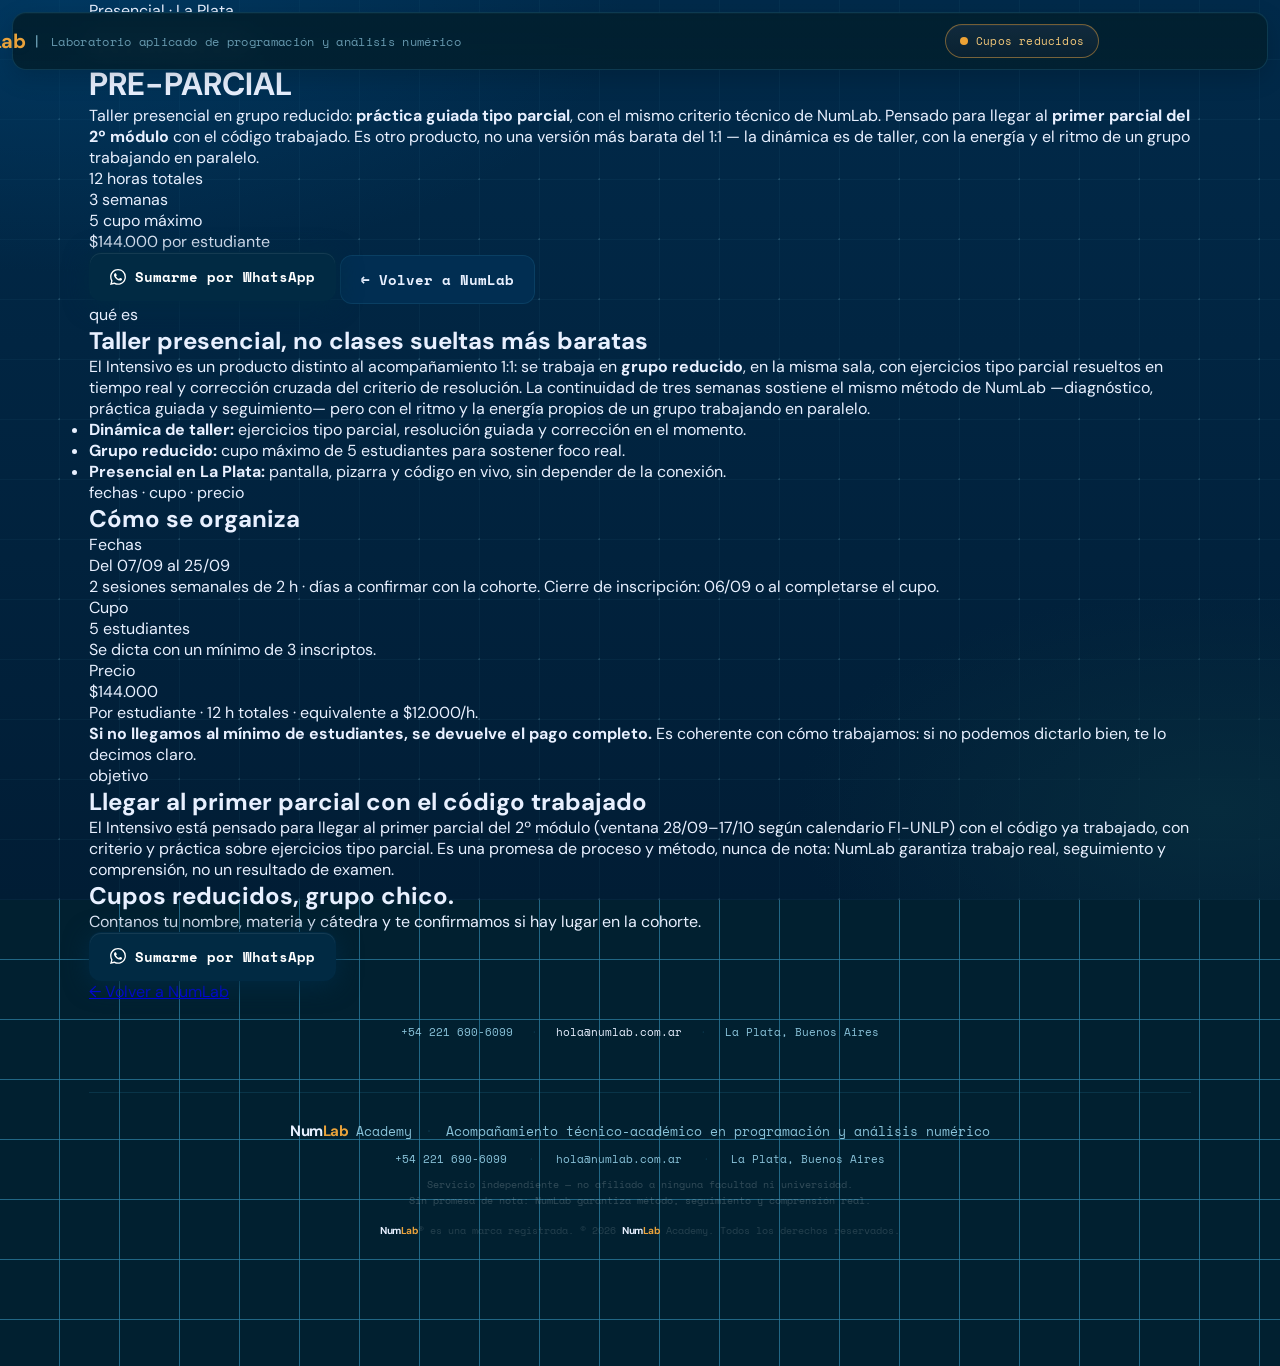
==== intensivo.html @ f1d5eb21 "Add files via upload" ====
<!doctype html>
<html lang="es">
<head>
  <meta charset="utf-8" />
  <link rel="icon" type="image/svg+xml" href="data:image/svg+xml,%3Csvg%20xmlns%3D%27http%3A//www.w3.org/2000/svg%27%20viewBox%3D%270%200%2064%2064%27%3E%0A%20%20%3Crect%20x%3D%272%27%20y%3D%272%27%20width%3D%2760%27%20height%3D%2760%27%20rx%3D%2714%27%20fill%3D%27%23012030%27%20stroke%3D%27%232C7DA0%27%20stroke-width%3D%272%27/%3E%0A%20%20%3Ctext%20x%3D%2750%25%27%20y%3D%2754%25%27%20text-anchor%3D%27middle%27%0A%20%20%20%20%20%20%20%20font-family%3D%27Arial%2C%20Helvetica%2C%20sans-serif%27%0A%20%20%20%20%20%20%20%20font-size%3D%2736%27%20font-weight%3D%27800%27%20letter-spacing%3D%27-3%27%3E%0A%20%20%20%20%3Ctspan%20fill%3D%27%23FFFFFF%27%3EN%3C/tspan%3E%3Ctspan%20fill%3D%27%23E9A23B%27%3EL%3C/tspan%3E%0A%20%20%3C/text%3E%0A%3C/svg%3E">
  <link rel="shortcut icon" href="data:image/svg+xml,%3Csvg%20xmlns%3D%27http%3A//www.w3.org/2000/svg%27%20viewBox%3D%270%200%2064%2064%27%3E%0A%20%20%3Crect%20x%3D%272%27%20y%3D%272%27%20width%3D%2760%27%20height%3D%2760%27%20rx%3D%2714%27%20fill%3D%27%23012030%27%20stroke%3D%27%232C7DA0%27%20stroke-width%3D%272%27/%3E%0A%20%20%3Ctext%20x%3D%2750%25%27%20y%3D%2754%25%27%20text-anchor%3D%27middle%27%0A%20%20%20%20%20%20%20%20font-family%3D%27Arial%2C%20Helvetica%2C%20sans-serif%27%0A%20%20%20%20%20%20%20%20font-size%3D%2736%27%20font-weight%3D%27800%27%20letter-spacing%3D%27-3%27%3E%0A%20%20%20%20%3Ctspan%20fill%3D%27%23FFFFFF%27%3EN%3C/tspan%3E%3Ctspan%20fill%3D%27%23E9A23B%27%3EL%3C/tspan%3E%0A%20%20%3C/text%3E%0A%3C/svg%3E">
  <meta name="viewport" content="width=device-width, initial-scale=1" />
  <title>Intensivo pre-parcial · NumLab Academy</title>
  <!-- Open Graph / WhatsApp / iMessage -->
  <meta property="og:site_name" content="NumLab Academy" />
  <meta property="og:title" content="Intensivo pre-parcial · NumLab Academy" />
  <meta property="og:description" content="Taller presencial en La Plata, grupo reducido, 12 h en 3 semanas para llegar al primer parcial del 2º módulo con el código trabajado." />
  <meta property="og:type" content="website" />
  <meta property="og:url" content="https://numlab.com.ar/intensivo.html" />
  <meta property="og:image" content="https://numlab.com.ar/og.png" />
  <meta property="og:image:secure_url" content="https://numlab.com.ar/og.png" />
  <meta property="og:image:type" content="image/png" />
  <meta property="og:image:width" content="1200" />
  <meta property="og:image:height" content="630" />
  <meta property="og:image:alt" content="NumLab Academy — Intensivo pre-parcial presencial en La Plata" />
  <!-- Twitter / X -->
  <meta name="twitter:card" content="summary_large_image" />
  <meta name="twitter:title" content="Intensivo pre-parcial · NumLab Academy" />
  <meta name="twitter:description" content="Taller presencial en La Plata, grupo reducido, 12 h en 3 semanas para llegar al primer parcial del 2º módulo con el código trabajado." />
  <meta name="twitter:image" content="https://numlab.com.ar/og.png" />
  <meta name="twitter:image:alt" content="NumLab Academy — Intensivo pre-parcial presencial en La Plata" />
  <meta name="description" content="Intensivo pre-parcial presencial en La Plata. Grupo reducido, práctica guiada tipo parcial, 12 h en 3 semanas." />
  <meta name="theme-color" content="#012030" />
  <meta name="robots" content="index,follow,max-image-preview:large" />

  <script src="assets/js/site-config.js"></script>

  <link rel="preconnect" href="https://fonts.googleapis.com" />
  <link rel="preconnect" href="https://fonts.gstatic.com" crossorigin />
  <link href="https://fonts.googleapis.com/css2?family=Space+Mono:wght@400;700&family=DM+Sans:wght@300;400;500;600;700&display=swap" rel="stylesheet" />

  <link rel="stylesheet" href="assets/css/app.css" />
  <!-- Google tag (gtag.js) -->
  <script async src="https://www.googletagmanager.com/gtag/js?id=G-1HHDRRKFZD"></script>
  <script>
    window.dataLayer = window.dataLayer || [];
    function gtag(){dataLayer.push(arguments);}
    gtag('js', new Date());
    gtag('config', 'G-1HHDRRKFZD');
  </script>
  <link rel="canonical" href="https://numlab.com.ar/intensivo.html" />
</head>
<body class="u-overflow-x-hidden">

<div class="wrap u-overflow-x-hidden nl-int-page">

  <!-- Topbar -->
  <nav class="topbar">
    <a class="brand" href="index.html" aria-label="NumLab Academy inicio">
      <div class="brand-tagline">
        <span class="brand-name"><span class="logo-num">Num</span><span class="logo-lab">Lab</span></span>
        <span class="tagline-sep">|</span>
        <span class="brand-sub">Laboratorio aplicado de programación y análisis numérico</span>
      </div>
    </a>
    <div class="status-pill">
      <span class="pulse" aria-hidden="true"></span>
      Cupos reducidos
    </div>
  </nav>

  <!-- Hero -->
  <header class="nl-int-hero">
    <p class="nl-int-hero__eyebrow">Presencial · La Plata</p>
    <h1 class="nl-int-hero__title">INTENSIVO<br><span>PRE-PARCIAL</span></h1>
    <p class="nl-int-hero__lead">
      Taller presencial en grupo reducido: <strong>práctica guiada tipo parcial</strong>, con el mismo criterio técnico de NumLab.
      Pensado para llegar al <strong>primer parcial del 2º módulo</strong> con el código trabajado. Es otro producto, no una versión más barata del 1:1 —
      la dinámica es de taller, con la energía y el ritmo de un grupo trabajando en paralelo.
    </p>

    <div class="nl-int-facts">
      <div class="nl-int-fact">
        <span class="nl-int-fact__num" data-int-field="horasTotales">12</span>
        <span class="nl-int-fact__label">horas totales</span>
      </div>
      <div class="nl-int-fact">
        <span class="nl-int-fact__num" data-int-field="semanas">3</span>
        <span class="nl-int-fact__label">semanas</span>
      </div>
      <div class="nl-int-fact">
        <span class="nl-int-fact__num" data-int-field="cupoMax">5</span>
        <span class="nl-int-fact__label">cupo máximo</span>
      </div>
      <div class="nl-int-fact">
        <span class="nl-int-fact__num" data-int-field="precio">$144.000</span>
        <span class="nl-int-fact__label">por estudiante</span>
      </div>
    </div>

    <div class="nl-int-hero__cta">
      <a class="btn btn-wa" data-int-wa href="https://wa.me/5492216906099" aria-label="Sumarme al Intensivo por WhatsApp"><svg class="icon-svg-shrink" xmlns="http://www.w3.org/2000/svg" width="16" height="16" viewBox="0 0 24 24" fill="currentColor"><path d="M17.472 14.382c-.297-.149-1.758-.867-2.03-.967-.273-.099-.471-.148-.67.15-.197.297-.767.966-.94 1.164-.173.199-.347.223-.644.075-.297-.15-1.255-.463-2.39-1.475-.883-.788-1.48-1.761-1.653-2.059-.173-.297-.018-.458.13-.606.134-.133.298-.347.446-.52.149-.174.198-.298.298-.497.099-.198.05-.371-.025-.52-.075-.149-.669-1.612-.916-2.207-.242-.579-.487-.5-.669-.51-.173-.008-.371-.01-.57-.01-.198 0-.52.074-.792.372-.272.297-1.04 1.016-1.04 2.479 0 1.462 1.065 2.875 1.213 3.074.149.198 2.096 3.2 5.077 4.487.709.306 1.262.489 1.694.625.712.227 1.36.195 1.871.118.571-.085 1.758-.719 2.006-1.413.248-.694.248-1.289.173-1.413-.074-.124-.272-.198-.57-.347m-5.421 7.403h-.004a9.87 9.87 0 01-5.031-1.378l-.361-.214-3.741.982.998-3.648-.235-.374a9.86 9.86 0 01-1.51-5.26c.001-5.45 4.436-9.884 9.888-9.884 2.64 0 5.122 1.03 6.988 2.898a9.825 9.825 0 012.893 6.994c-.003 5.45-4.437 9.884-9.885 9.884m8.413-18.297A11.815 11.815 0 0012.05 0C5.495 0 .16 5.335.157 11.892c0 2.096.547 4.142 1.588 5.945L.057 24l6.305-1.654a11.882 11.882 0 005.683 1.448h.005c6.554 0 11.89-5.335 11.893-11.893a11.821 11.821 0 00-3.48-8.413z"/></svg> Sumarme por WhatsApp</a>
      <a class="btn btn-ghost" href="index.html">← Volver a NumLab</a>
    </div>
  </header>

  <!-- Qué es / diferenciación -->
  <section class="nl-int-section reveal-fade" id="que-es">
    <p class="nl-int-section__tag">qué es</p>
    <h2 class="nl-int-section__title">Taller presencial, no clases sueltas más baratas</h2>
    <p class="nl-int-section__copy">
      El Intensivo es un producto distinto al acompañamiento 1:1: se trabaja en <strong>grupo reducido</strong>,
      en la misma sala, con ejercicios tipo parcial resueltos en tiempo real y corrección cruzada del criterio de resolución.
      La continuidad de tres semanas sostiene el mismo método de NumLab —diagnóstico, práctica guiada y seguimiento— pero con el
      ritmo y la energía propios de un grupo trabajando en paralelo.
    </p>
    <ul class="nl-int-list">
      <li><strong>Dinámica de taller:</strong> ejercicios tipo parcial, resolución guiada y corrección en el momento.</li>
      <li><strong>Grupo reducido:</strong> cupo máximo de <span data-int-field="cupoMax">5</span> estudiantes para sostener foco real.</li>
      <li><strong>Presencial en La Plata:</strong> pantalla, pizarra y código en vivo, sin depender de la conexión.</li>
    </ul>
  </section>

  <!-- Fechas, cupo y precio -->
  <section class="nl-int-section reveal-fade" id="detalles">
    <p class="nl-int-section__tag">fechas · cupo · precio</p>
    <h2 class="nl-int-section__title">Cómo se organiza</h2>

    <div class="nl-int-grid">
      <div class="nl-int-card">
        <p class="nl-int-card__label">Fechas</p>
        <p class="nl-int-card__value">Del <span data-int-field="fechaInicio">07/09</span> al <span data-int-field="fechaFin">25/09</span></p>
        <p class="nl-int-card__note">
          <span data-int-field="sesionesPorSemana">2</span> sesiones semanales de <span data-int-field="horasPorSesion">2</span> h ·
          <span data-int-field="diasSesion">días a confirmar con la cohorte</span>.
          Cierre de inscripción: <span data-int-field="cierreInscripcion">06/09</span> o al completarse el cupo.
        </p>
      </div>
      <div class="nl-int-card">
        <p class="nl-int-card__label">Cupo</p>
        <p class="nl-int-card__value"><span data-int-field="cupoMax">5</span> estudiantes</p>
        <p class="nl-int-card__note">Se dicta con un mínimo de <span data-int-field="cupoMin">3</span> inscriptos.</p>
      </div>
      <div class="nl-int-card">
        <p class="nl-int-card__label">Precio</p>
        <p class="nl-int-card__value"><span data-int-field="precio">$144.000</span></p>
        <p class="nl-int-card__note">Por estudiante · <span data-int-field="horasTotales">12</span> h totales · equivalente a <span data-int-field="precioPorHora">$12.000/h</span>.</p>
      </div>
    </div>

    <div class="nl-int-callout">
      <strong>Si no llegamos al mínimo de estudiantes, se devuelve el pago completo.</strong>
      Es coherente con cómo trabajamos: si no podemos dictarlo bien, te lo decimos claro.
    </div>
  </section>

  <!-- Posicionamiento -->
  <section class="nl-int-section reveal-fade" id="objetivo">
    <p class="nl-int-section__tag">objetivo</p>
    <h2 class="nl-int-section__title">Llegar al primer parcial con el código trabajado</h2>
    <p class="nl-int-section__copy">
      El Intensivo está pensado para llegar al primer parcial del 2º módulo (ventana 28/09–17/10 según calendario FI-UNLP)
      con el código ya trabajado, con criterio y práctica sobre ejercicios tipo parcial. Es una promesa de proceso y método,
      nunca de nota: NumLab garantiza trabajo real, seguimiento y comprensión, no un resultado de examen.
    </p>
  </section>

  <!-- CTA Final -->
  <section class="nl-int-cta" id="contacto">
    <h2 class="nl-int-cta__title">Cupos reducidos, grupo chico.</h2>
    <p class="nl-int-cta__copy">
      Contanos tu nombre, materia y cátedra y te confirmamos si hay lugar en la cohorte.
    </p>
    <div class="nl-int-cta__row">
      <a class="btn btn-wa" data-int-wa href="https://wa.me/5492216906099" aria-label="Sumarme al Intensivo por WhatsApp"><svg class="icon-svg-shrink" xmlns="http://www.w3.org/2000/svg" width="16" height="16" viewBox="0 0 24 24" fill="currentColor"><path d="M17.472 14.382c-.297-.149-1.758-.867-2.03-.967-.273-.099-.471-.148-.67.15-.197.297-.767.966-.94 1.164-.173.199-.347.223-.644.075-.297-.15-1.255-.463-2.39-1.475-.883-.788-1.48-1.761-1.653-2.059-.173-.297-.018-.458.13-.606.134-.133.298-.347.446-.52.149-.174.198-.298.298-.497.099-.198.05-.371-.025-.52-.075-.149-.669-1.612-.916-2.207-.242-.579-.487-.5-.669-.51-.173-.008-.371-.01-.57-.01-.198 0-.52.074-.792.372-.272.297-1.04 1.016-1.04 2.479 0 1.462 1.065 2.875 1.213 3.074.149.198 2.096 3.2 5.077 4.487.709.306 1.262.489 1.694.625.712.227 1.36.195 1.871.118.571-.085 1.758-.719 2.006-1.413.248-.694.248-1.289.173-1.413-.074-.124-.272-.198-.57-.347m-5.421 7.403h-.004a9.87 9.87 0 01-5.031-1.378l-.361-.214-3.741.982.998-3.648-.235-.374a9.86 9.86 0 01-1.51-5.26c.001-5.45 4.436-9.884 9.888-9.884 2.64 0 5.122 1.03 6.988 2.898a9.825 9.825 0 012.893 6.994c-.003 5.45-4.437 9.884-9.885 9.884m8.413-18.297A11.815 11.815 0 0012.05 0C5.495 0 .16 5.335.157 11.892c0 2.096.547 4.142 1.588 5.945L.057 24l6.305-1.654a11.882 11.882 0 005.683 1.448h.005c6.554 0 11.89-5.335 11.893-11.893a11.821 11.821 0 00-3.48-8.413z"/></svg> Sumarme por WhatsApp</a>
    </div>
    <a class="nl-int-back" href="index.html">← Volver a NumLab</a>
    <div class="contacts">
      <span id="footer-tel"></span>
      <span class="sep">·</span>
      <a id="footer-email-link" href="#">—</a>
      <span class="sep">·</span>
      <span id="footer-ciudad"></span>
    </div>
  </section>

  <!-- Footer -->
  <footer class="footer">
    <div class="footer-brand">
      <b><span class="logo-num">Num</span><span class="logo-lab">Lab</span></b> Academy
      <span class="sep">·</span>
      Acompañamiento técnico-académico en programación y análisis numérico
    </div>

    <div class="footer-links">
      <span id="footer-tel-2"></span>
      <span class="sep">·</span>
      <a id="footer-email-link-2" href="#" class="nl-footer__email-link">—</a>
      <span class="sep">·</span>
      <span id="footer-ciudad-2"></span>
    </div>

    <p class="footer-disclaimer">
      Servicio independiente — no afiliado a ninguna facultad ni universidad.<br>
      Sin promesa de nota: NumLab garantiza método, seguimiento y comprensión real.
    </p>

    <p class="footer-trademark">
      <span class="logo-num">Num</span><span class="logo-lab">Lab</span>® es una marca registrada. © 2026 <span class="logo-num">Num</span><span class="logo-lab">Lab</span> Academy. Todos los derechos reservados.
    </p>
  </footer>

</div><!-- /wrap -->

<script src="assets/js/site-init.js"></script>
<script src="assets/js/modules/core.js"></script>
<script src="assets/js/modules/intensivo.js"></script>
<script src="assets/js/main.js"></script>
</body>
</html>
---- assets/css/app.css ----
@import './tokens.css';
@import './main.css';
@import './legacy/header.css';
@import './legacy/hero.css';
@import './legacy/packs.css';
@import './legacy/faq.css';
@import './legacy/results-terminal.css';
@import './legacy/octave-script.css';
@import './legacy/method-timeline.css';
@import './legacy/method-cols.css';
@import './base/base.css';
@import './components/inline-components.css';
@import './sections/inline-sections.css';
@import './utilities/inline-utilities.css';
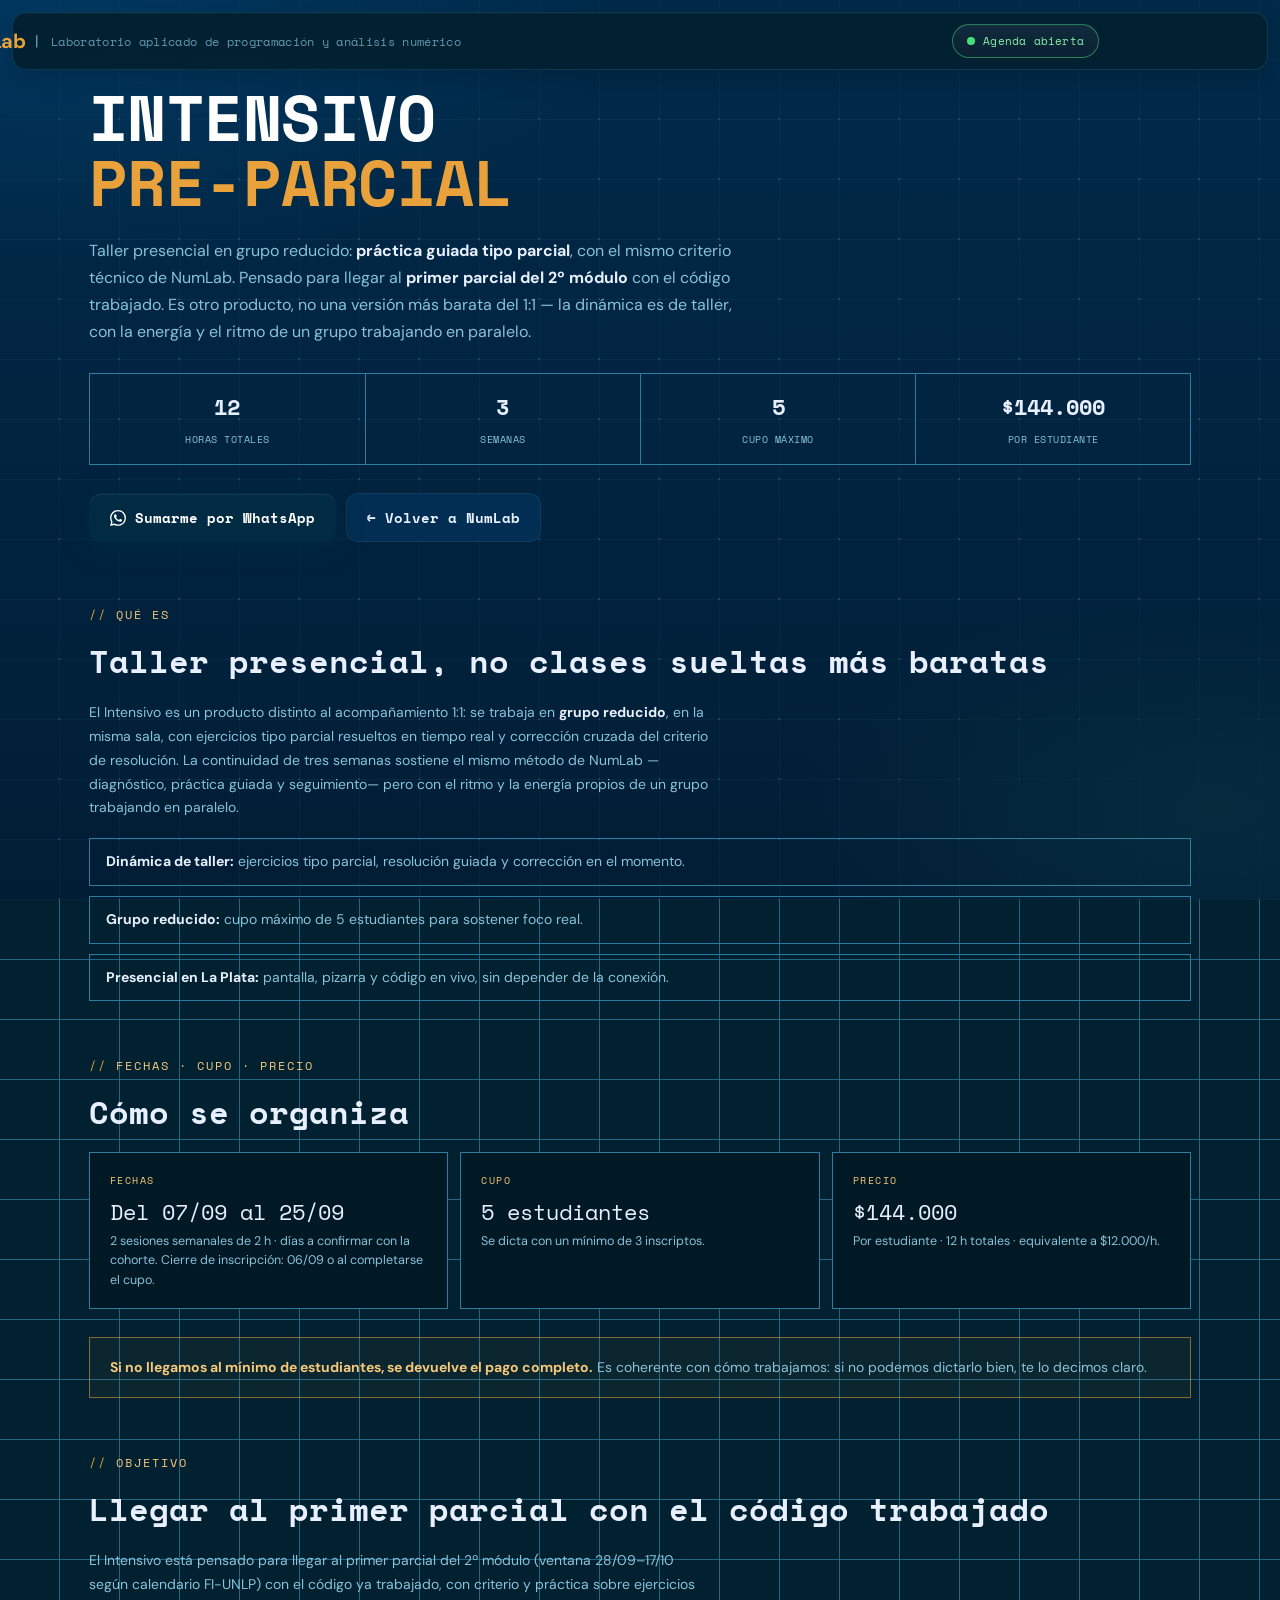
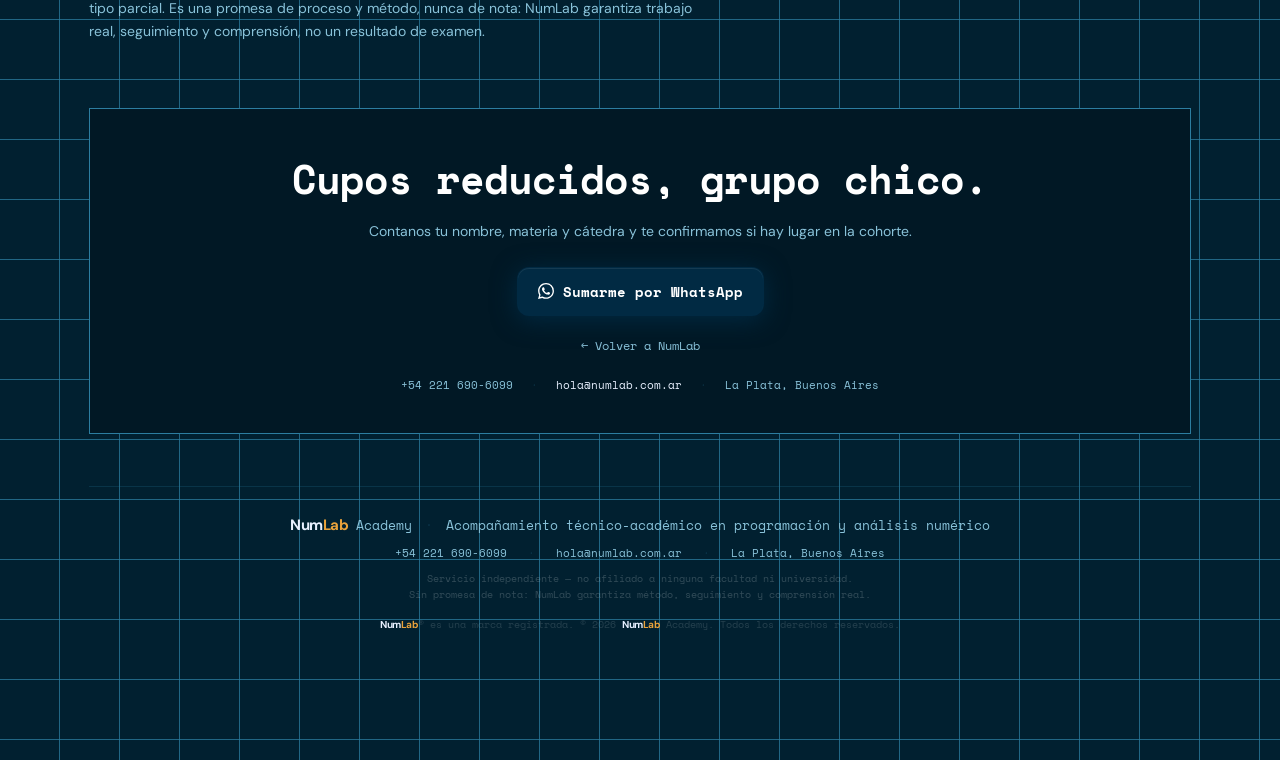
==== commit a91f73e3: "Add files via upload" ====
--- a/intensivo.html
+++ b/intensivo.html
@@ -60,7 +60,7 @@
     </a>
     <div class="status-pill">
       <span class="pulse" aria-hidden="true"></span>
-      Cupos reducidos
+      Agenda abierta
     </div>
   </nav>
 
@@ -173,7 +173,7 @@
     <div class="contacts">
       <span id="footer-tel"></span>
       <span class="sep">·</span>
-      <a id="footer-email-link" href="#">—</a>
+      <a id="footer-email-link" href="mailto:hola@numlab.com.ar">hola@numlab.com.ar</a>
       <span class="sep">·</span>
       <span id="footer-ciudad"></span>
     </div>
@@ -190,7 +190,7 @@
     <div class="footer-links">
       <span id="footer-tel-2"></span>
       <span class="sep">·</span>
-      <a id="footer-email-link-2" href="#" class="nl-footer__email-link">—</a>
+      <a id="footer-email-link-2" href="mailto:hola@numlab.com.ar" class="nl-footer__email-link">hola@numlab.com.ar</a>
       <span class="sep">·</span>
       <span id="footer-ciudad-2"></span>
     </div>
--- a/assets/css/app.css
+++ b/assets/css/app.css
@@ -11,4 +11,5 @@
 @import './base/base.css';
 @import './components/inline-components.css';
 @import './sections/inline-sections.css';
+@import './sections/intensivo.css';
 @import './utilities/inline-utilities.css';
